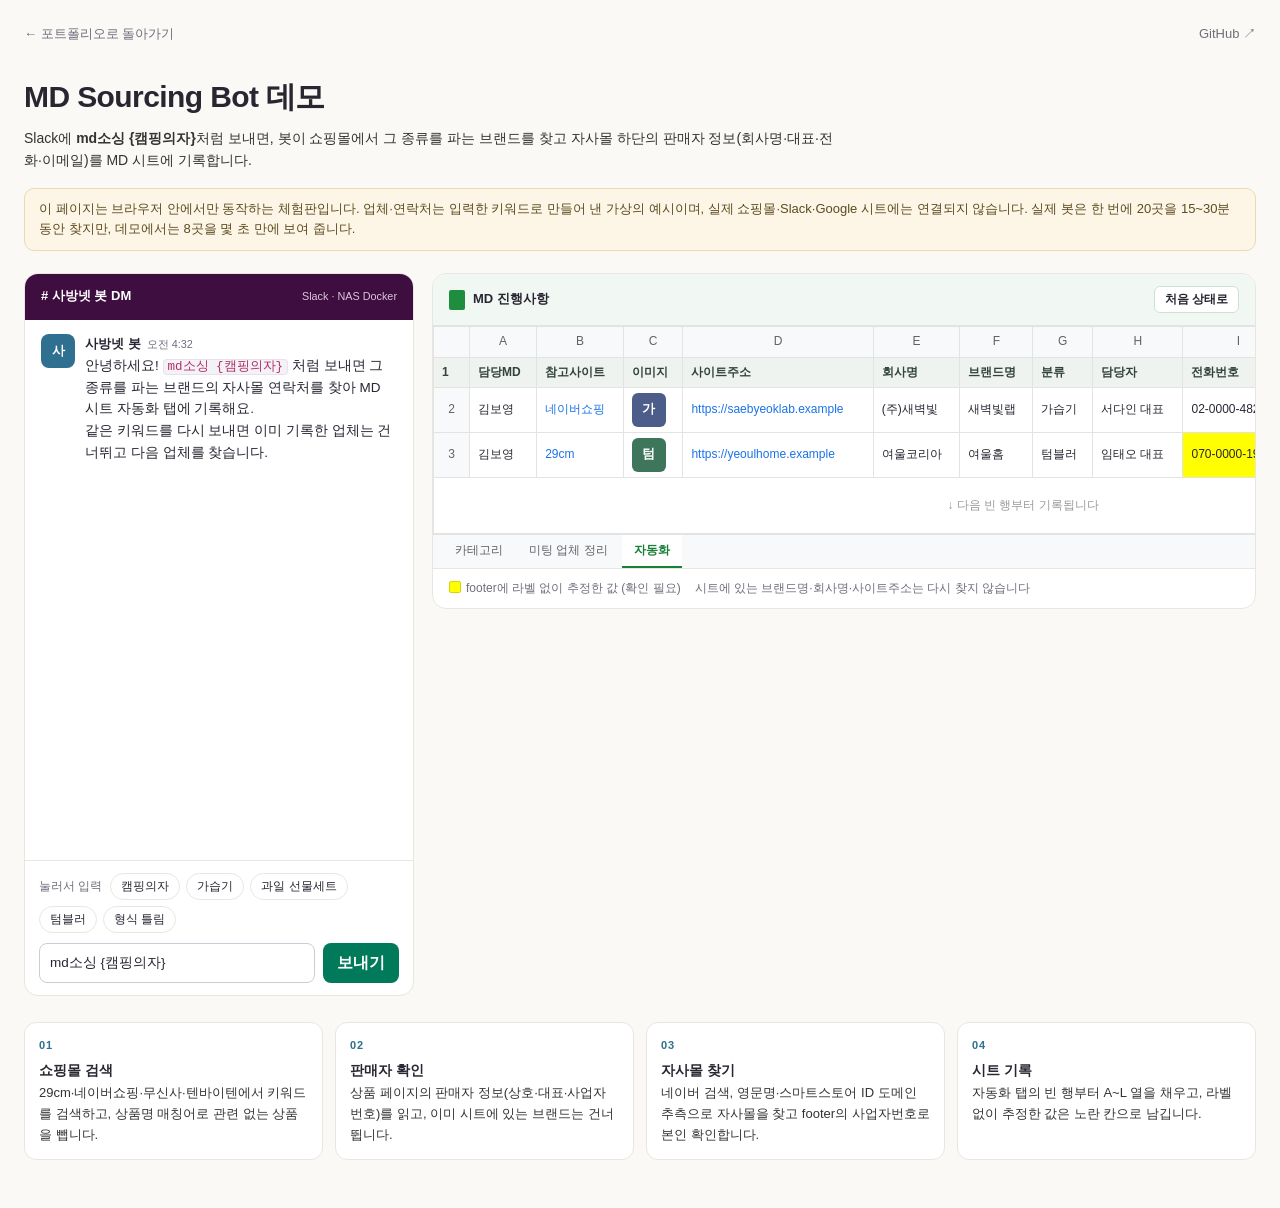
==== portfolio/md-sourcing-demo/index.html @ a5d168c7 "Add an in-browser demo for MD Sourcing Bot Co-Authored-By: Claude Opus 5.5 <noreply@anthropic.com>" ====
<!doctype html>
<html lang="ko">
<head>
<meta charset="utf-8">
<meta name="viewport" content="width=device-width, initial-scale=1, viewport-fit=cover">
<title>MD Sourcing Bot 데모 · Boyoung Kim</title>
<meta name="description" content="Slack 명령 한 줄로 쇼핑몰에서 브랜드를 찾고 자사몰 판매자 정보를 MD 시트에 기록하는 봇을 예시 데이터로 체험해 보는 데모.">
<style>
:root{color-scheme:light;--bg:#faf9f6;--surface:#fff;--ink:#292632;--muted:#716d7b;--line:#e9e6e1;--accent:#7055b9;--yellow:#ffff00;font-family:-apple-system,BlinkMacSystemFont,'Apple SD Gothic Neo','Malgun Gothic',sans-serif}
*{box-sizing:border-box}
body{margin:0;background:var(--bg);color:var(--ink);line-height:1.6;-webkit-font-smoothing:antialiased}
a{color:inherit}
button,input{font:inherit;color:inherit}
:focus-visible{outline:3px solid #9271d7;outline-offset:2px;border-radius:6px}
.wrap{max-width:1280px;margin:0 auto;padding:24px 24px 48px}
.top{display:flex;justify-content:space-between;align-items:center;gap:16px;font-size:13px}
.top a{text-decoration:none;color:var(--muted)}
.top a:hover{color:var(--ink)}
h1{font-size:30px;letter-spacing:-.02em;margin:28px 0 6px}
.sub{margin:0;color:#333;font-size:14px;max-width:820px}
.notice{margin:16px 0 22px;padding:10px 14px;border:1px solid #ead9b5;background:#fdf6e6;border-radius:10px;font-size:13px;color:#5d4a20}
.grid{display:grid;grid-template-columns:minmax(320px,390px) 1fr;gap:18px;align-items:start}
.panel{background:var(--surface);border:1px solid var(--line);border-radius:14px;overflow:hidden;min-width:0}
.panel-head{display:flex;justify-content:space-between;align-items:center;gap:10px;padding:12px 16px;border-bottom:1px solid var(--line);font-size:13px;font-weight:600}
.panel-head small{font-weight:400;color:var(--muted)}
/* Slack */
.slack .panel-head{background:#3f0e40;color:#fff;border-color:#3f0e40}
.slack .panel-head small{color:#d9c6da}
.msgs{height:540px;overflow-y:auto;padding:14px 16px;display:flex;flex-direction:column;gap:14px;font-size:13.5px}
.msg{display:grid;grid-template-columns:34px 1fr;gap:10px}
.av{width:34px;height:34px;border-radius:8px;display:grid;place-items:center;font-size:13px;font-weight:700;color:#fff}
.av.me{background:#7a8a9c}.av.bot{background:#2f6f8f}
.who{font-weight:700;font-size:13px}
.who small{font-weight:400;color:var(--muted);margin-left:6px}
.body{white-space:pre-wrap;word-break:break-word}
.body code{background:#f4f2f6;border:1px solid #e6e1ea;border-radius:4px;padding:0 4px;font-size:12.5px;color:#b0306a}
.body .lnk{color:#1264a3}
.edited{color:var(--muted);font-size:11px;margin-left:4px}
.log{margin-top:6px;padding:8px 10px;background:#f5f8f9;border-left:3px solid #c4d9e2;border-radius:4px;font-size:12px;color:#4f5f66;display:grid;gap:2px}
.log span::before{content:"› ";color:#2f6f8f}
.compose{border-top:1px solid var(--line);padding:12px 14px;display:grid;gap:10px}
.quick{display:flex;flex-wrap:wrap;gap:6px}
.quick button{border:1px solid var(--line);background:#fff;border-radius:999px;padding:3px 10px;font-size:12px;cursor:pointer}
.quick button:hover{border-color:#2f6f8f;color:#2f6f8f}
.quick .label{font-size:12px;color:var(--muted);align-self:center;margin-right:2px}
form{display:flex;gap:8px}
form input{flex:1;min-width:0;border:1px solid #cfcad6;border-radius:8px;padding:8px 10px;font-size:13.5px;background:#fff}
form button{border:0;background:#007a5a;color:#fff;border-radius:8px;padding:0 14px;font-weight:600;cursor:pointer}
form button:disabled{background:#9bbcb0;cursor:default}
/* Sheet */
.sheet .panel-head{background:#f1f8f3;border-color:#d7e8dc}
.sheet .panel-head .file{display:flex;align-items:center;gap:8px}
.sheet .panel-head .file i{width:16px;height:20px;border-radius:2px;background:#1e8e3e;display:inline-block}
.reset{border:1px solid #cfe0d4;background:#fff;border-radius:6px;padding:3px 10px;font-size:12px;cursor:pointer}
.tabs{display:flex;gap:2px;padding:0 10px;background:#f8f9fa;border-top:1px solid #e3e3e3;font-size:12px}
.tabs span{padding:6px 12px;color:#5f6368}
.tabs span.on{background:#fff;color:#188038;font-weight:600;border-bottom:2px solid #188038}
.table-wrap{overflow:auto;max-height:560px}
table{border-collapse:collapse;font-size:12px;min-width:1180px;width:100%}
th,td{border:1px solid #e3e3e3;padding:5px 8px;text-align:left;white-space:nowrap;vertical-align:middle}
thead th{position:sticky;top:0;background:#f8f9fa;color:#5f6368;font-weight:500;text-align:center;z-index:1}
thead tr.names th{top:27px;background:#eef3ef;color:#33433a;font-weight:600;text-align:left}
td.rn,th.rn{background:#f8f9fa;color:#5f6368;text-align:center;width:36px}
td.y{background:var(--yellow)}
td.dim{color:#9a9a9a}
td.url{color:#1a73e8}
tr.fresh td:not(.rn){animation:flash 1.6s ease-out}
@keyframes flash{from{box-shadow:inset 0 0 0 999px #d9f2e1}to{box-shadow:inset 0 0 0 999px transparent}}
.img{width:34px;height:34px;border-radius:6px;display:grid;place-items:center;color:#fff;font-size:13px;font-weight:700}
tr.empty td{color:#9a9a9a;text-align:center;padding:18px}
.legend{display:flex;flex-wrap:wrap;gap:14px;padding:10px 16px;border-top:1px solid var(--line);font-size:12px;color:var(--muted)}
.legend b{display:inline-block;width:12px;height:12px;border-radius:2px;vertical-align:-1px;margin-right:5px;border:1px solid #d6d600;background:var(--yellow)}
.how{margin-top:26px;display:grid;grid-template-columns:repeat(4,1fr);gap:12px;counter-reset:s}
.how div{background:var(--surface);border:1px solid var(--line);border-radius:12px;padding:14px;font-size:13px;color:#333}
.how div::before{counter-increment:s;content:"0" counter(s);display:block;font-size:11px;letter-spacing:.08em;color:#2f6f8f;font-weight:700;margin-bottom:4px}
.how strong{display:block;color:var(--ink);font-size:14px;margin-bottom:2px}
@media (max-width:900px){.grid{grid-template-columns:1fr}.msgs{height:420px}.how{grid-template-columns:1fr 1fr}}
@media (max-width:520px){.wrap{padding:18px 14px 40px}h1{font-size:25px}.how{grid-template-columns:1fr}}
</style>
</head>
<body>
<div class="wrap">
  <div class="top"><a href="../#automation">← 포트폴리오로 돌아가기</a><a href="https://github.com/nekh802" target="_blank" rel="noopener">GitHub ↗</a></div>
  <h1>MD Sourcing Bot 데모</h1>
  <p class="sub">Slack에 <b>md소싱 {캠핑의자}</b>처럼 보내면, 봇이 쇼핑몰에서 그 종류를 파는 브랜드를 찾고 자사몰 하단의 판매자 정보(회사명·대표·전화·이메일)를 MD 시트에 기록합니다.</p>
  <div class="notice">이 페이지는 브라우저 안에서만 동작하는 체험판입니다. 업체·연락처는 입력한 키워드로 만들어 낸 가상의 예시이며, 실제 쇼핑몰·Slack·Google 시트에는 연결되지 않습니다. 실제 봇은 한 번에 20곳을 15~30분 동안 찾지만, 데모에서는 8곳을 몇 초 만에 보여 줍니다.</div>

  <div class="grid">
    <section class="panel slack" aria-label="Slack 대화">
      <div class="panel-head"><span># 사방넷 봇 DM</span><small>Slack · NAS Docker</small></div>
      <div class="msgs" id="msgs" aria-live="polite"></div>
      <div class="compose">
        <div class="quick" id="quick"><span class="label">눌러서 입력</span></div>
        <form id="form">
          <input id="input" autocomplete="off" aria-label="Slack 메시지" value="md소싱 {캠핑의자}">
          <button id="send" type="submit">보내기</button>
        </form>
      </div>
    </section>

    <section class="panel sheet" aria-label="Google 시트">
      <div class="panel-head"><span class="file"><i></i>MD 진행사항</span><button class="reset" id="reset" type="button">처음 상태로</button></div>
      <div class="table-wrap">
        <table>
          <thead>
            <tr><th class="rn"></th><th>A</th><th>B</th><th>C</th><th>D</th><th>E</th><th>F</th><th>G</th><th>H</th><th>I</th><th>J</th><th>K</th><th>L</th></tr>
            <tr class="names"><th class="rn">1</th><th>담당MD</th><th>참고사이트</th><th>이미지</th><th>사이트주소</th><th>회사명</th><th>브랜드명</th><th>분류</th><th>담당자</th><th>전화번호</th><th>이메일</th><th>메일링</th><th>진행사항</th></tr>
          </thead>
          <tbody id="rows"></tbody>
        </table>
      </div>
      <div class="tabs" aria-hidden="true"><span>카테고리</span><span>미팅 업체 정리</span><span class="on">자동화</span></div>
      <div class="legend"><span><b></b>footer에 라벨 없이 추정한 값 (확인 필요)</span><span>시트에 있는 브랜드명·회사명·사이트주소는 다시 찾지 않습니다</span></div>
    </section>
  </div>

  <div class="how">
    <div><strong>쇼핑몰 검색</strong>29cm·네이버쇼핑·무신사·텐바이텐에서 키워드를 검색하고, 상품명 매칭어로 관련 없는 상품을 뺍니다.</div>
    <div><strong>판매자 확인</strong>상품 페이지의 판매자 정보(상호·대표·사업자번호)를 읽고, 이미 시트에 있는 브랜드는 건너뜁니다.</div>
    <div><strong>자사몰 찾기</strong>네이버 검색, 영문명·스마트스토어 ID 도메인 추측으로 자사몰을 찾고 footer의 사업자번호로 본인 확인합니다.</div>
    <div><strong>시트 기록</strong>자동화 탭의 빈 행부터 A~L 열을 채우고, 라벨 없이 추정한 값은 노란 칸으로 남깁니다.</div>
  </div>
</div>

<script>
// Mirrors md_sourcing_request.py (command parsing, replies) and md_sheet.append_rows (A~L, yellow cells).
const COUNT = 8; // the real bot uses 20
const USAGE = "사용법: `md소싱 {캠핑의자}` 처럼 md소싱 뒤에 종류를 써 주세요. (따옴표나 괄호는 없어도 돼요)";
const WRAP = "\"“”'‘’「」『』";
const COMMAND = /^\s*md\s*소싱\s*[{｛"“”'‘’]?\s*([^{}｛｝"“”'‘’\n]+?)\s*[}｝"“”'‘’]?\s*$/i;

function normalize(text) {
  let t = (text || "").replace(/<@[A-Z0-9]+>/g, "").replace(/[`*_~]/g, "").trim();
  while (t.length >= 2 && WRAP.includes(t[0]) && WRAP.includes(t[t.length - 1])) t = t.slice(1, -1).trim();
  return t.replace(/^(md\s*소싱)\s*[:：]/i, "$1 ");
}
function parseRequest(text) {
  const m = normalize(text).match(COMMAND);
  const kw = m ? m[1].trim() : "";
  return kw && kw.length <= 40 ? kw : null;
}
function looksLikeRequest(text) {
  const t = normalize(text);
  return parseRequest(text) === null && /md/i.test(t) && t.includes("소싱") && t.length <= 80;
}

// ---- Fictional data, generated deterministically from the keyword.
function hash(s) { let h = 2166136261; for (const c of s) { h ^= c.codePointAt(0); h = Math.imul(h, 16777619); } return h >>> 0; }
function rng(seed) { return () => { seed = (seed + 0x6D2B79F5) >>> 0; let t = seed; t = Math.imul(t ^ (t >>> 15), t | 1); t ^= t + Math.imul(t ^ (t >>> 7), t | 61); return ((t ^ (t >>> 14)) >>> 0) / 4294967296; }; }
const BRANDS = [["숲결", "soopgyeol"], ["온새미", "onsaemi"], ["누리담", "nuridam"], ["하루결", "harugyeol"], ["모래빛", "moraebit"], ["가온채", "gaonchae"],
  ["단미상점", "danmi"], ["바람결", "baramgyeol"], ["이음공방", "ieumlab"], ["포근담", "pogeundam"], ["한올랩", "hanollab"], ["여울", "yeoul"], ["새벽빛", "saebyeok"],
  ["라온데이", "raonday"], ["다솜웍스", "dasomworks"], ["노을채", "noeulchae"], ["별담", "byeoldam"], ["미리내", "mirinae"], ["도담", "dodam"], ["마루결", "marugyeol"],
  ["보듬", "bodeum"], ["소복", "sobok"], ["늘품", "neulpum"], ["윤슬", "yunseul"], ["아토리", "atori"], ["채움", "chaeum"], ["담음", "dameum"], ["오롯상점", "orot"]];
const SEED_STEMS = ["새벽빛", "여울"];
const SUFFIX = [["", ""], ["리빙", "living"], ["컴퍼니", "co"], ["스튜디오", "studio"], ["홈", "home"], ["랩", "lab"]];
const PEOPLE = ["김하늘", "이도윤", "박서연", "최민준", "정유나", "강지호", "윤채원", "임태오", "한소율", "오지안", "서다인", "신우진"];
const SOURCES = ["29cm", "네이버쇼핑", "무신사", "텐바이텐"];
const COLORS = ["#2f6f8f", "#3d765b", "#b48343", "#c0603a", "#7055b9", "#8a4f7d", "#5b7f2e", "#4c5d8a"];

function poolFor(kw) {
  const r = rng(hash(kw));
  const pick = (a) => a[Math.floor(r() * a.length)];
  const used = new Set();
  const out = [];
  while (out.length < 12) {
    const [kor, eng] = pick(BRANDS), [sk, se] = pick(SUFFIX);
    // One brand per stem, and never a stem already used by the seeded rows.
    if (used.has(kor) || SEED_STEMS.includes(kor)) continue;
    used.add(kor);
    const brand = kor + sk;
    const host = eng + se;
    const kind = r();                // 70% 자사몰 확인, 20% 일부 추정, 10% 자사몰 없음
    const mall = kind < 0.9;
    const unsure = [];
    if (mall && kind >= 0.7) unsure.push(pick(["회사명", "전화번호", "이메일"]));
    const company = unsure.includes("회사명") ? host.toUpperCase() : pick(["(주)", "", "주식회사 "]) + kor + pick(["", "컴퍼니", "코리아", "앤코"]);
    const tail = String(1000 + Math.floor(r() * 9000));
    out.push({
      source: pick(SOURCES),
      site: mall ? `https://${host}.example` : `https://smartstore.example/${host}`,
      company: mall ? company : "",
      brand,
      person: mall ? pick(PEOPLE) + " 대표" : "",
      phone: mall ? pick(["02-0000-", "070-0000-", "031-000-"]) + tail : "",
      email: mall ? pick(["hello", "cs", "contact", host]) + "@" + host + ".example" : "",
      mall, unsure,
      match: unsure.length ? "브랜드명 (footer 확인)" : "사업자번호 일치",
      color: pick(COLORS)
    });
  }
  return out;
}
// Already in the tab before the demo starts.
const SEED = [
  { md: "김보영", source: "네이버쇼핑", site: "https://saebyeoklab.example", company: "(주)새벽빛", brand: "새벽빛랩", category: "가습기", person: "서다인 대표", phone: "02-0000-4821", email: "cs@saebyeoklab.example", unsure: [], color: "#4c5d8a", mail: "발송", status: "회신 대기" },
  { md: "김보영", source: "29cm", site: "https://yeoulhome.example", company: "여울코리아", brand: "여울홈", category: "텀블러", person: "임태오 대표", phone: "070-0000-1934", email: "hello@yeoulhome.example", unsure: ["전화번호"], color: "#3d765b", mail: "", status: "" }
];

const $ = (id) => document.getElementById(id);
const msgs = $("msgs"), rows = $("rows"), form = $("form"), input = $("input"), send = $("send");
let sheet = [], busy = false;
const wait = (ms) => new Promise((r) => setTimeout(r, ms));
function el(tag, cls, text) { const n = document.createElement(tag); if (cls) n.className = cls; if (text !== undefined) n.textContent = text; return n; }
const time = () => new Date().toLocaleTimeString("ko-KR", { hour: "numeric", minute: "2-digit" });

// Slack mrkdwn subset: `code`, *bold*, <url|label>.
function mrkdwn(node, text) {
  node.replaceChildren();
  for (const part of text.split(/(`[^`]+`|\*[^*\n]+\*|<[^>|]+\|[^>]+>)/)) {
    if (!part) continue;
    if (part[0] === "`") node.append(el("code", "", part.slice(1, -1)));
    else if (part[0] === "*") node.append(el("b", "", part.slice(1, -1)));
    else if (part[0] === "<") node.append(el("span", "lnk", part.slice(part.indexOf("|") + 1, -1)));
    else node.append(part);
  }
}
function post(who, text) {
  const wrap = el("div", "msg");
  wrap.append(el("div", "av " + who, who === "me" ? "나" : "사"));
  const main = el("div");
  const head = el("div", "who", who === "me" ? "나" : "사방넷 봇");
  head.append(el("small", "", time()));
  const body = el("div", "body");
  if (who === "me") body.textContent = text; else mrkdwn(body, text);
  main.append(head, body);
  wrap.append(main);
  msgs.append(wrap);
  msgs.scrollTop = msgs.scrollHeight;
  return { main, body, edit(t) { mrkdwn(body, t); if (!main.querySelector(".edited")) body.after(el("span", "edited", "(편집됨)")); msgs.scrollTop = msgs.scrollHeight; } };
}

function renderSheet(freshFrom = Infinity) {
  rows.replaceChildren();
  sheet.forEach((r, i) => {
    const tr = el("tr", i >= freshFrom ? "fresh" : "");
    tr.append(el("td", "rn", String(i + 2)));
    tr.append(el("td", "", r.md));
    tr.append(el("td", "url", r.source));
    const imgCell = el("td"), img = el("span", "img", r.category.slice(0, 1));
    img.style.background = r.color;
    imgCell.append(img);
    tr.append(imgCell);
    tr.append(el("td", "url", r.site));
    const cells = [["회사명", r.company], ["브랜드명", r.brand], ["분류", r.category], ["담당자", r.person], ["전화번호", r.phone], ["이메일", r.email]];
    for (const [key, v] of cells) tr.append(el("td", v && r.unsure.includes(key) ? "y" : "", v));
    tr.append(el("td", "", r.mail || ""));
    tr.append(el("td", "", r.status || ""));
    rows.append(tr);
  });
  const blank = el("tr", "empty");
  const td = el("td", "", "↓ 다음 빈 행부터 기록됩니다");
  td.colSpan = 13;
  blank.append(td);
  rows.append(blank);
}

async function handle(text) {
  busy = true; send.disabled = true;
  post("me", text);
  await wait(450);
  const kw = parseRequest(text);
  if (!kw) {
    post("bot", looksLikeRequest(text) ? USAGE : "(데모) 이 데모는 md소싱 명령만 처리해요. " + USAGE.replace("사용법: ", ""));
    return done();
  }

  const progress = post("bot", `🔎 *${kw}* 소싱을 시작합니다 — ${COUNT}개, 15~30분 걸려요.`);
  const log = el("div", "log");
  progress.main.append(log);
  const step = async (line, ms = 700) => { log.append(el("span", "", line)); msgs.scrollTop = msgs.scrollHeight; await wait(ms); };

  const known = new Set(sheet.flatMap((r) => [r.brand, r.company, r.site]).filter(Boolean));
  const pool = poolFor(kw);
  const skipped = pool.filter((p) => known.has(p.brand) || known.has(p.site));
  const fresh = pool.filter((p) => !known.has(p.brand) && !known.has(p.site)).slice(0, COUNT);
  const noise = 3 + (hash(kw) % 4);

  await step(`시트 MD 탭에서 중복 제외 목록 ${known.size}건 읽기`);
  await step(`29cm·네이버쇼핑·무신사·텐바이텐에서 "${kw}" 검색 → 상품명에 "${kw}" 없는 상품 ${noise}개 제외`);
  await step(`이미 시트에 있거나 살펴본 브랜드 ${skipped.length}곳 건너뜀`);
  await step("판매자 정보 → 자사몰 탐색 → footer 사업자번호 대조 → 연락처 추출", 400);

  for (let i = 0; i < fresh.length; i++) {
    await wait(380);
    progress.edit(`🔎 *${kw}* 소싱 중 — ${i + 1}/${COUNT} (방금: ${fresh[i].brand})`);
  }
  await wait(300);

  if (!fresh.length) {
    progress.edit(`⚠️ *${kw}* 에서 새로 기록할 업체를 찾지 못했어요 (자사몰 없는 판매자 ${pool.filter((p) => !p.mall).length}곳 제외).`);
    return done();
  }

  const start = sheet.length + 2, from = sheet.length;
  for (const p of fresh) sheet.push({ ...p, md: "", category: kw, mail: "", status: "" });
  const end = sheet.length + 1;
  renderSheet(from);

  const lines = [`✅ *${kw}* ${fresh.length}개를 자동화 탭 ${start}~${end}행에 기록했어요. <#|시트에서 보기>`];
  const noMall = fresh.filter((p) => !p.mall).length;
  if (noMall) lines.push(`• 자사몰 있는 업체 ${fresh.length - noMall}개, 자사몰 없는 업체 ${noMall}개 (사이트주소에 스마트스토어 주소, 연락처는 비어 있을 수 있어요).`);
  if (fresh.length < COUNT) lines.push(`• 검색 결과가 부족해 ${fresh.length}개만 찾았어요.`);
  const yellow = fresh.reduce((n, p) => n + p.unsure.length, 0);
  if (yellow) lines.push(`• 🟨 노란 칸 ${yellow}개는 라벨 없이 추정한 값이라 확인이 필요해요.`);
  progress.edit(lines.join("\n"));
  done();
}
function done() { busy = false; send.disabled = false; input.focus(); }

form.addEventListener("submit", (e) => {
  e.preventDefault();
  const text = input.value.trim();
  if (!text || busy) return;
  input.value = "";
  handle(text);
});
const quick = $("quick");
for (const [label, cmd] of [["캠핑의자", "md소싱 {캠핑의자}"], ["가습기", "md소싱 \"가습기\""], ["과일 선물세트", "md소싱 과일 선물세트"], ["텀블러", "md소싱: 텀블러"], ["형식 틀림", "md 소싱 해줘요 {}"]]) {
  const b = el("button", "", label);
  b.type = "button";
  b.addEventListener("click", () => { input.value = cmd; input.focus(); });
  quick.append(b);
}
function reset() {
  sheet = SEED.map((r) => ({ ...r }));
  renderSheet();
  msgs.replaceChildren();
  post("bot", "안녕하세요! `md소싱 {캠핑의자}` 처럼 보내면 그 종류를 파는 브랜드의 자사몰 연락처를 찾아 MD 시트 자동화 탭에 기록해요.\n같은 키워드를 다시 보내면 이미 기록한 업체는 건너뛰고 다음 업체를 찾습니다.");
  input.value = "md소싱 {캠핑의자}";
}
$("reset").addEventListener("click", () => { if (!busy) reset(); });
reset();
</script>
</body>
</html>
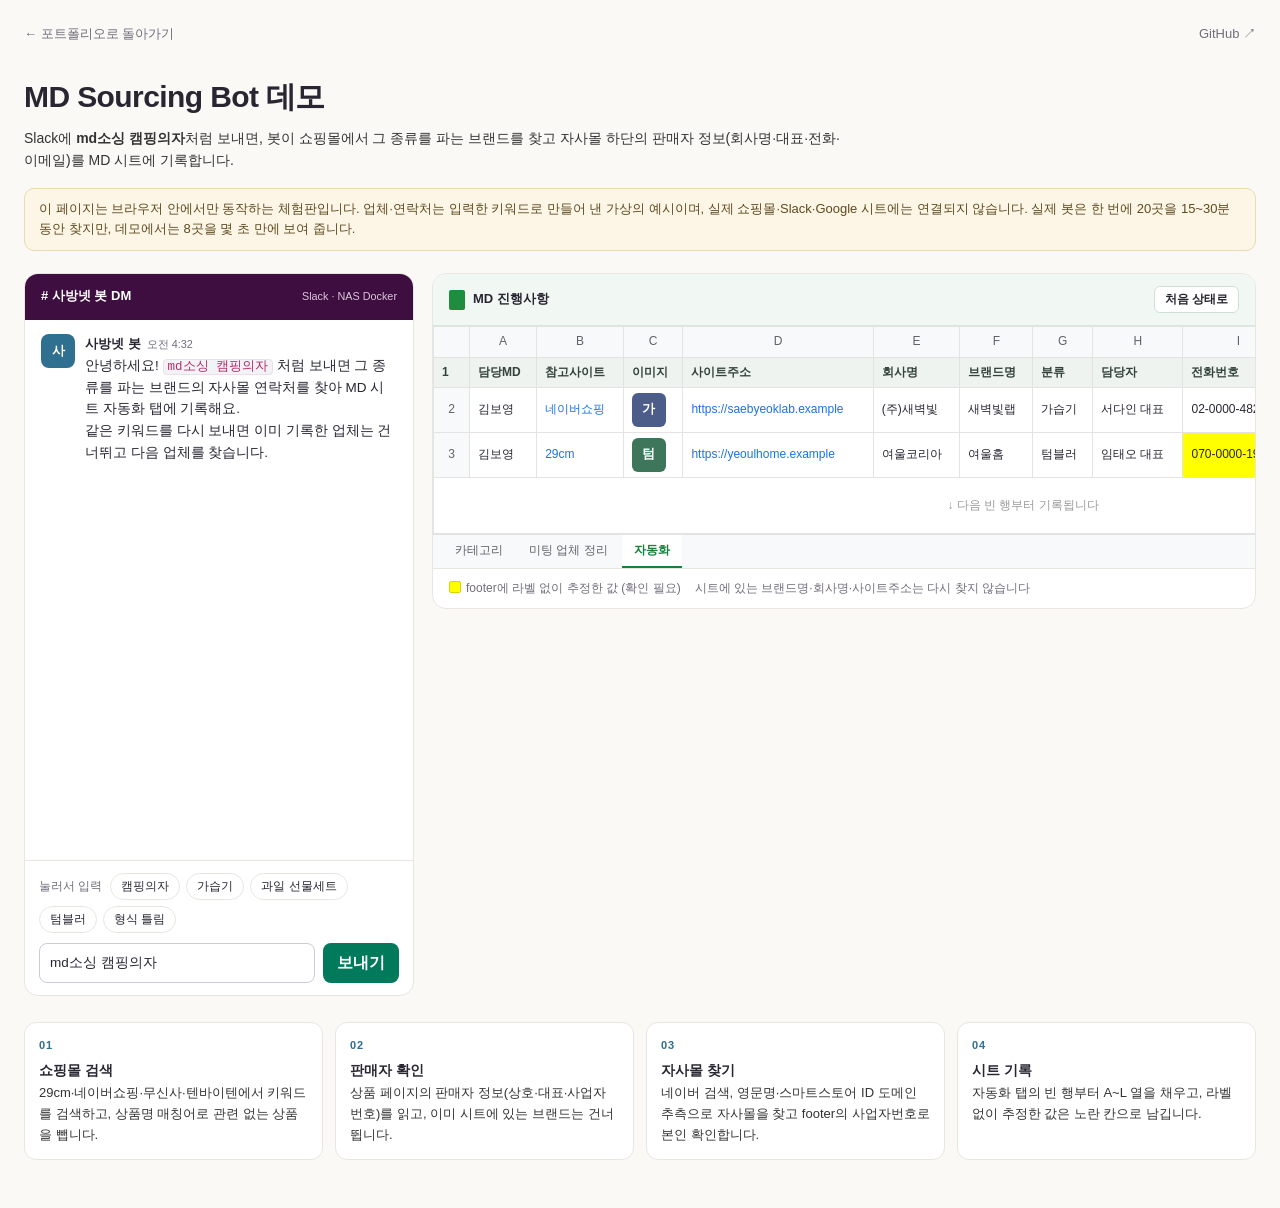
==== commit 0bca01b9: "Use the plain md소싱 캠핑의자 command form in the MD demo and card Co-Authored-By: Claude Opus 5.5 <norepl" ====
--- a/portfolio/md-sourcing-demo/index.html
+++ b/portfolio/md-sourcing-demo/index.html
@@ -82,7 +82,7 @@
 <div class="wrap">
   <div class="top"><a href="../#automation">← 포트폴리오로 돌아가기</a><a href="https://github.com/nekh802" target="_blank" rel="noopener">GitHub ↗</a></div>
   <h1>MD Sourcing Bot 데모</h1>
-  <p class="sub">Slack에 <b>md소싱 {캠핑의자}</b>처럼 보내면, 봇이 쇼핑몰에서 그 종류를 파는 브랜드를 찾고 자사몰 하단의 판매자 정보(회사명·대표·전화·이메일)를 MD 시트에 기록합니다.</p>
+  <p class="sub">Slack에 <b>md소싱 캠핑의자</b>처럼 보내면, 봇이 쇼핑몰에서 그 종류를 파는 브랜드를 찾고 자사몰 하단의 판매자 정보(회사명·대표·전화·이메일)를 MD 시트에 기록합니다.</p>
   <div class="notice">이 페이지는 브라우저 안에서만 동작하는 체험판입니다. 업체·연락처는 입력한 키워드로 만들어 낸 가상의 예시이며, 실제 쇼핑몰·Slack·Google 시트에는 연결되지 않습니다. 실제 봇은 한 번에 20곳을 15~30분 동안 찾지만, 데모에서는 8곳을 몇 초 만에 보여 줍니다.</div>
 
   <div class="grid">
@@ -92,7 +92,7 @@
       <div class="compose">
         <div class="quick" id="quick"><span class="label">눌러서 입력</span></div>
         <form id="form">
-          <input id="input" autocomplete="off" aria-label="Slack 메시지" value="md소싱 {캠핑의자}">
+          <input id="input" autocomplete="off" aria-label="Slack 메시지" value="md소싱 캠핑의자">
           <button id="send" type="submit">보내기</button>
         </form>
       </div>
@@ -125,7 +125,7 @@
 <script>
 // Mirrors md_sourcing_request.py (command parsing, replies) and md_sheet.append_rows (A~L, yellow cells).
 const COUNT = 8; // the real bot uses 20
-const USAGE = "사용법: `md소싱 {캠핑의자}` 처럼 md소싱 뒤에 종류를 써 주세요. (따옴표나 괄호는 없어도 돼요)";
+const USAGE = "사용법: `md소싱 캠핑의자` 처럼 md소싱 뒤에 종류를 써 주세요.";
 const WRAP = "\"“”'‘’「」『』";
 const COMMAND = /^\s*md\s*소싱\s*[{｛"“”'‘’]?\s*([^{}｛｝"“”'‘’\n]+?)\s*[}｝"“”'‘’]?\s*$/i;
 
@@ -315,7 +315,7 @@
   handle(text);
 });
 const quick = $("quick");
-for (const [label, cmd] of [["캠핑의자", "md소싱 {캠핑의자}"], ["가습기", "md소싱 \"가습기\""], ["과일 선물세트", "md소싱 과일 선물세트"], ["텀블러", "md소싱: 텀블러"], ["형식 틀림", "md 소싱 해줘요 {}"]]) {
+for (const [label, cmd] of [["캠핑의자", "md소싱 캠핑의자"], ["가습기", "md소싱 가습기"], ["과일 선물세트", "md소싱 과일 선물세트"], ["텀블러", "md소싱 텀블러"], ["형식 틀림", "md 소싱 해줘요 {}"]]) {
   const b = el("button", "", label);
   b.type = "button";
   b.addEventListener("click", () => { input.value = cmd; input.focus(); });
@@ -325,8 +325,8 @@
   sheet = SEED.map((r) => ({ ...r }));
   renderSheet();
   msgs.replaceChildren();
-  post("bot", "안녕하세요! `md소싱 {캠핑의자}` 처럼 보내면 그 종류를 파는 브랜드의 자사몰 연락처를 찾아 MD 시트 자동화 탭에 기록해요.\n같은 키워드를 다시 보내면 이미 기록한 업체는 건너뛰고 다음 업체를 찾습니다.");
-  input.value = "md소싱 {캠핑의자}";
+  post("bot", "안녕하세요! `md소싱 캠핑의자` 처럼 보내면 그 종류를 파는 브랜드의 자사몰 연락처를 찾아 MD 시트 자동화 탭에 기록해요.\n같은 키워드를 다시 보내면 이미 기록한 업체는 건너뛰고 다음 업체를 찾습니다.");
+  input.value = "md소싱 캠핑의자";
 }
 $("reset").addEventListener("click", () => { if (!busy) reset(); });
 reset();
